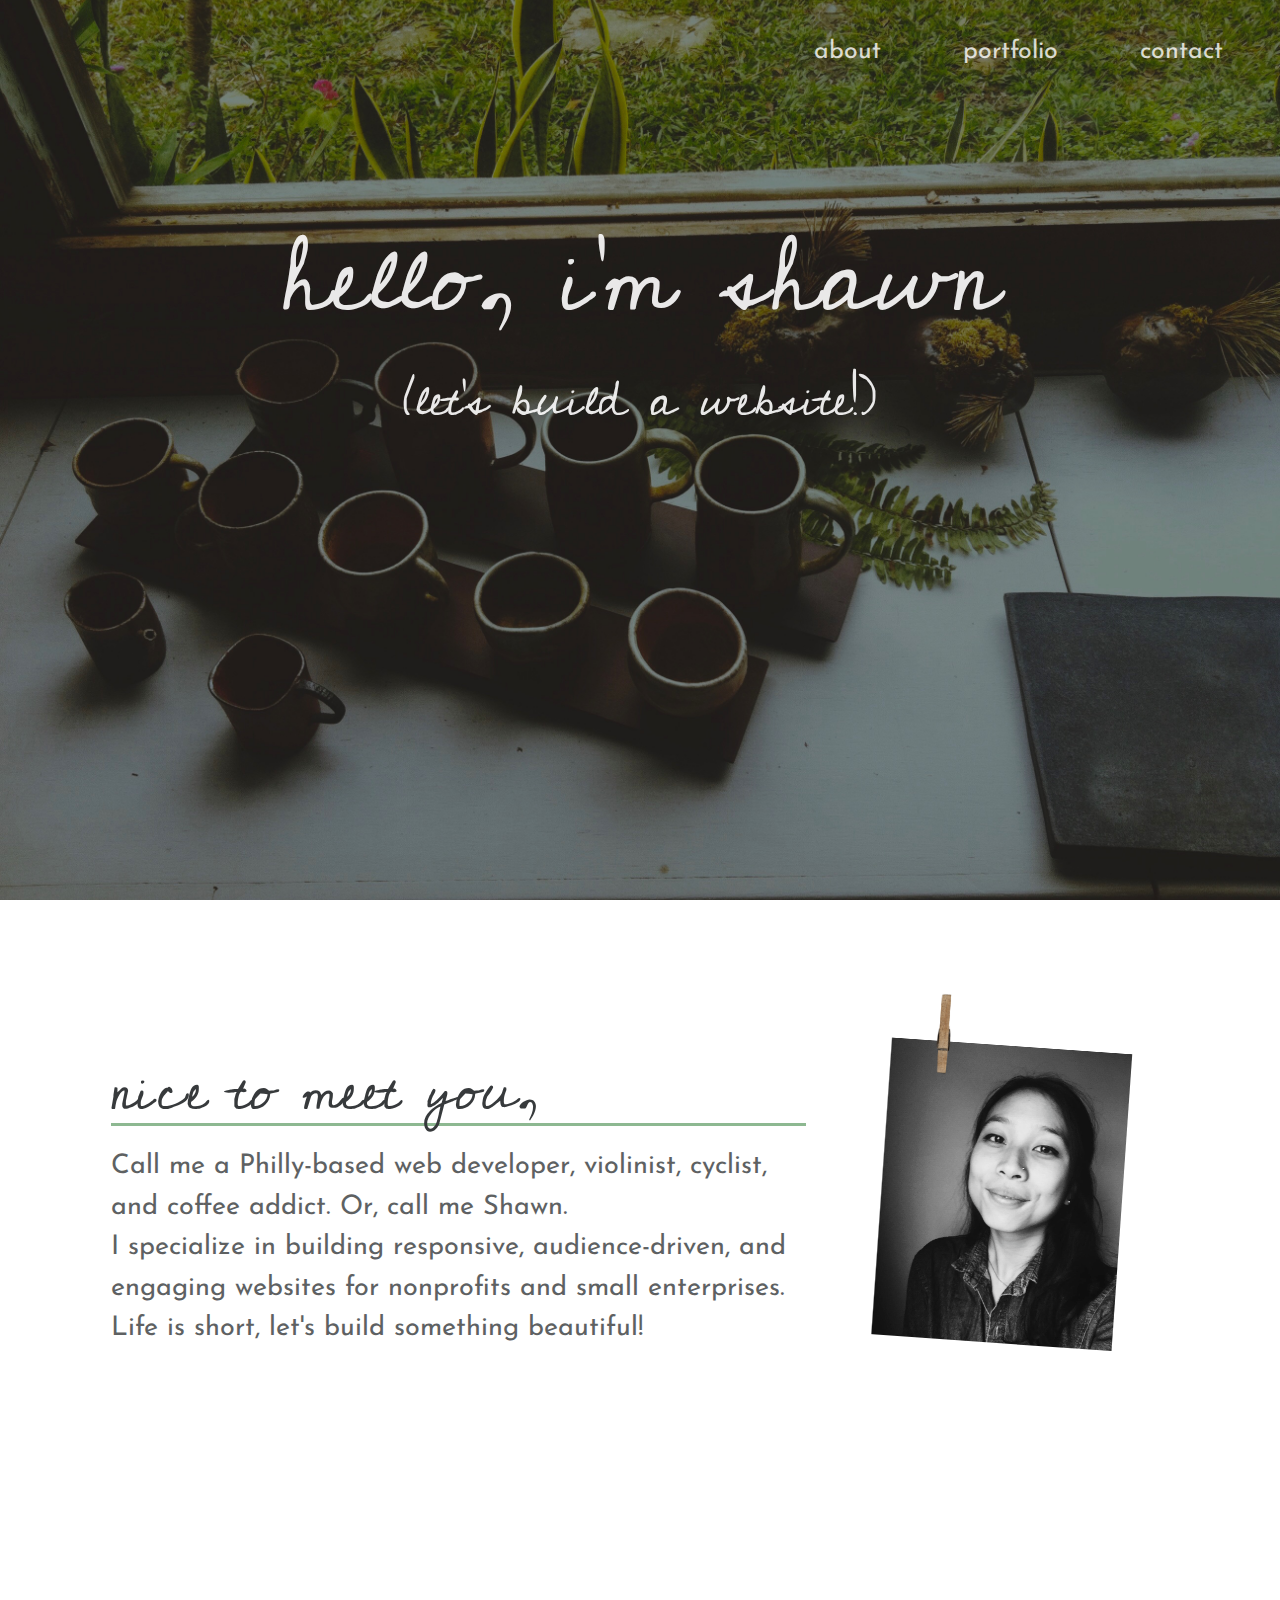
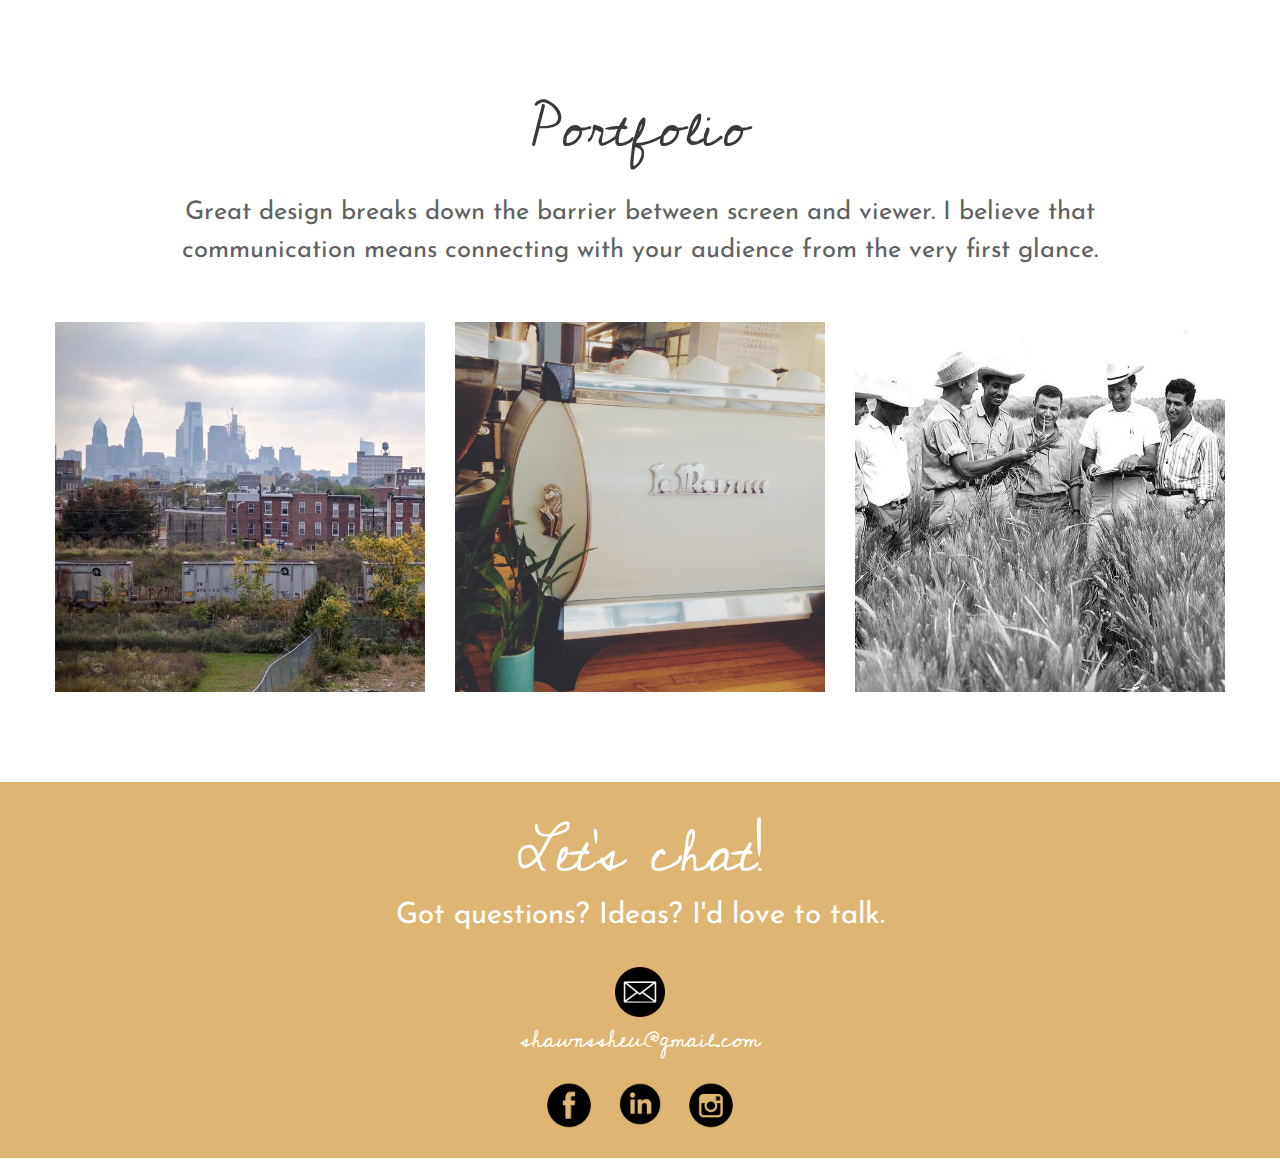
==== index.html @ 02dc6d38 "." ====
<!DOCTYPE html>
<html lang="en">
<head>
  <meta charset="UTF-8">
  <meta name="viewport" content="width=device-width, initial-scale=1.0">
  <meta http-equiv="X-UA-Compatible" content="ie=edge">
  <link rel="stylesheet" href="bootstrap.min.css">
  <link rel="stylesheet" href="styles.css">
  <title>Shawn Sheu</title>
</head>
<body>

  <nav>
    <ul>
      <li><a href="#contact">contact</a></li>
      <li><a href="#portfolio">portfolio</a></li>
      <li><a href="#about">about</a></li>
    </ul>
  </nav>
<div class="jumbotron">
  <h1>hello, i'm shawn</h1>
  <h3>(let's build a website!) </h3>
</div>

<article class="about" id="about" class="pullUp">

  <div class="col-md-8" >
    <h2>nice to meet you,</h2>
    <p id="aboutme">
    Call me a Philly-based web developer, violinist, cyclist, and coffee addict. Or, call me Shawn.<br>
  I specialize in building responsive, audience-driven, and engaging websites for nonprofits and small enterprises.
  <br>
    Life is short, let's build something beautiful!
  </p>
  </div>
  <div class="col-md-4" id="mephoto">
    <img src="images/portraitpin.png" alt="portrait">
  </div>
</article>

<article class="portfolio" id="portfolio">
  <h2>Portfolio</h2>
  <p id="intro">Great design breaks down the barrier between screen and viewer. I believe that communication means connecting with your audience from the very first glance. </p>
  <div class="col-sm-4">
    <a href="#nkcdc" ><img src="images/hero.jpg" alt="nkcdc" id="thumbnail"></a>
  </div>
  <div class="col-sm-4">
    <a href="#menagerie"><img src="images/spresso.jpg" alt="cofffee" id="thumbnail"></a>
  </div>
  <div class="col-sm-4">
    <a href="#tribute"><img src="images/tribute.jpg" alt="norman"></a>
  </div>
</article>

<footer id="contact">
  <h3 class="contactme">Let's chat!</h3>
  <div class="why">Got questions?  Ideas?  I'd love to talk.</div>

  <ul class="contactinfo">
    <li>    <img src="email.png" alt="email">
        <p>shawnssheu@gmail.com </p></li>
<li> <a href="https://facebook.com/shawn.sheu"><img src="fb.png" alt="facebook"></a> </li>
<li> <a href="https://www.linkedin.com/in/shawn-sheu-790214111"><img src="linked.png" alt="linkedin"></a> </li>
<li> <a href="https://instagram.com/shawnsheu"><img src="insta.png" alt="instagram"></a></li>

    </div>
</footer>


      <script src="https://ajax.googleapis.com/ajax/libs/jquery/1.12.4/jquery.min.js"></script>

      <script src="js/bootstrap.min.js"></script>
</body>
</html>
---- styles.css ----
@import url('https://fonts.googleapis.com/css?family=Bungee+Shade|Cedarville+Cursive');
@import url('https://fonts.googleapis.com/css?family=Josefin+Sans');

*{
  box-sizing: border-box;
}

body{
  margin: 0;
  padding: 0;
  font-family: 'Josefin Sans', sans-serif;

}

@media only screen and (min-width : 320px) {
  nav ul{
  width: 100%;
  height: auto;
  padding-right: 1em;
  text-align: center;
  margin-top: -20px;

  }

  nav li{
    list-style: none;
    margin: 1em;
    padding-top: 5%;

  }

  nav li a{
    text-decoration: none;
    color: black;
    font-size: 20px;
    opacity: .8;
    font-size: 200%;
  }

.jumbotron {
    position: relative;
    background: url("images/cups.jpg");
    background-position: center;
    width: 100%;
    background-size: cover;
    overflow: hidden;
    text-align: center;
    border-radius: 0px;
}

.jumbotron h1 {
  color: white;
  font-family: 'Cedarville Cursive', cursive;
  font-size: 75px;
}
.jumbotron h3 {
  color: white;
  font-family: 'Cedarville Cursive', cursive;
  margin-top: 5%;
  font-size: 35px;
}

.about {
  width: 100%;
}

.about h2{
  font-family: 'Cedarville Cursive', cursive;
  border-bottom: solid;
  border-color: rgba(36, 119, 44, 0.52);
  font-size: 10vw;
  width: 90%;
  margin: 0 auto;
}

.about p{
  font-size: 1.5em;
  width: 90%;
  margin: 0 auto;
}

.about img{
  display: block;
  width: 250px;
  text-align: center;
  margin: 0 auto;
  transform: rotateZ(4deg);

}
.portfolio img {
  width: 100%;
}


}

@media only screen and (min-width : 768px) {

  nav ul{
  width: 100%;
  height: 3em;
  padding-right: 1em;
  text-align: center;

  }

  nav li{
    list-style: none;
    margin-top: 2em;
    margin-right: 1em;
    display: inline-block;

  }

  nav li a{
    padding: 1em;
    text-decoration: none;
    color: white;
    font-size: 30px;
    opacity: .8;
  }

  nav li a:hover{
    text-decoration: none;
    color: black;
  }


  .jumbotron {
      position: relative;
      background: url("images/cups.jpg");
      background-position: center;
      width: 100%;
      height: 100vh;
      background-size: cover;
      overflow: hidden;
      background-attachment: fixed;
      text-align: center;
      margin-top: -44px;
      z-index: -1;
      border-radius: 0px;


  }

  .jumbotron h1 {
    color: white;
    font-family: 'Cedarville Cursive', cursive;
    font-size: 625%;
    margin-top: 15%;
  }

  .jumbotron h3 {
    color: white;
    font-family: 'Cedarville Cursive', cursive;
    font-size: 250%;
    margin-top: 5%;
    font-size: 50px; }


    .about {
      width: 95%;
      margin: 0 auto;
      height: 100vh;
      padding-top: 10%;
    }

    .about h2{
      font-family: 'Cedarville Cursive', cursive;
      font-size: 5vw;
      border-bottom: solid;
      border-color: rgba(36, 119, 44, 0.52);
      margin-top: %;


    }
    .about p{
      font-size: 25px;
      margin-top: 3%;
      margin-right: 0;
      opacity: .8;
    }

    .about img{
      height: 350px;
      text-align: left;
      transform: rotateZ(4deg);;
      margin-top: -20%;
      width: auto;

    }

    .portfolio img {
      width: 100%;
    }



   }


@media only screen and (min-width : 992px) {

  nav ul{
    display: inline-block;
  width: 100%;
  padding-right: 1em;
  }

  nav li{
    list-style: none;
    float: right;
    margin-right: 1em;
    margin-top: -.5em;

  }


  nav li a{
    padding: 1em;
    text-decoration: none;
    color: white;
    font-size: 25px;
    opacity: .8;
  }

  nav li a:hover{
    text-decoration: none;
    color: black;
  }



.jumbotron {
    position: relative;
    background: url("images/cups.jpg");
    background-position: center;
    width: 100%;
    height: 100vh;
    background-size: cover;
    overflow: hidden;
    background-attachment: fixed;
    text-align: center;
    margin-top: -52px;
    z-index: -1;
    border-radius: 0px;

}


.jumbotron h1 {
  color: white;
  font-family: 'Cedarville Cursive', cursive;
  font-size: 650%;
  opacity: .9;
  margin-top: 13%;
}

.jumbotron h3 {
  color: white;
  font-family: 'Cedarville Cursive', cursive;
  font-size: 250%;
  margin-top: 3%;
  font-size: 50px;
  opacity: .9;
}

.about {
  width: 85%;
  margin: 0 auto;
  height: 85vh;
  padding-top: 10%;
}

.about h2{
  font-family: 'Cedarville Cursive', cursive;
  font-size: 4.5vw;
  border-bottom: solid;
  border-color: rgba(36, 119, 44, 0.52);
  margin-top: %;
  width: 100%;


}

.about p{
  font-size: 27px;
  margin-top: 3%;
  margin-right: 0;
  opacity: .8;
  width: 100%;
}

.about img{
  height: 350px;
  width: auto;
  text-align: left;
  transform: rotateZ(4deg);;
  margin-top: -20%;
}

.portfolio {
  margin: 0 40px;
  height: 100%;
  display: inline-block;
}

.portfolio img {
  width: 100%;
}

.portfolio h2{
  font-family: 'Cedarville Cursive', cursive;
  font-size: 4.5vw;
  text-align: center;
}

.portfolio p{
  font-size: 2vw;
  opacity: .8;
  width: 85%;
  text-align: center;
  margin: 0 auto;
  padding-top: 1em;
  padding-bottom: 2em;
}

#contact{
margin-top: 90px;
padding-top: 40px;
background-color: rgba(215, 163, 80, 0.8);
color: white;

}

.contactme{
  font-family: 'Cedarville Cursive', cursive;
  text-align: center;
  font-size: 4.5vw;

}

.why{
  text-align: center;
  font-size: 2.3vw;
  line-height: 1.5em;
}


.contactinfo {
text-align: center;
font-family: 'Cedarville Cursive', cursive;
font-size: 150%;
padding: 1em;
list-style: none;

}

.contactinfo li {
  display: inline;

}

.contactinfo img{
  width: 60px;
  padding: 5px;
}

}
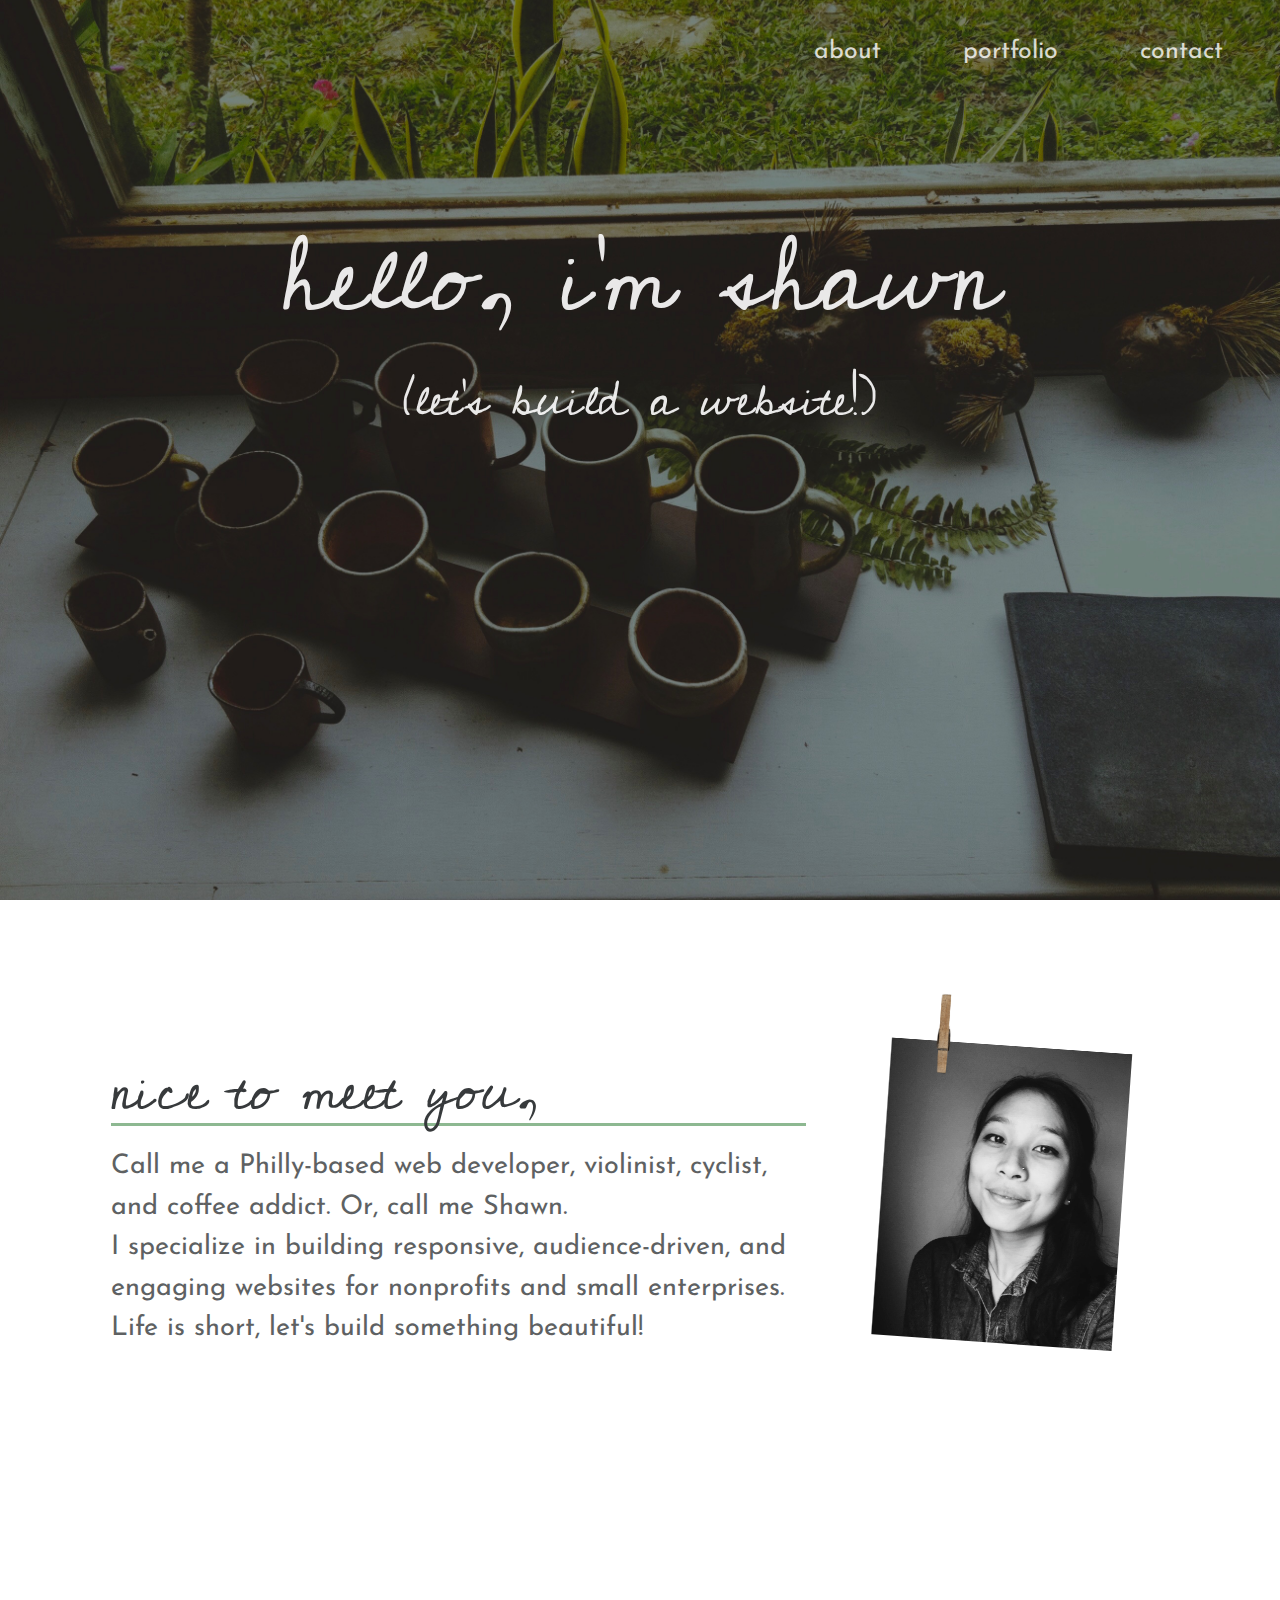
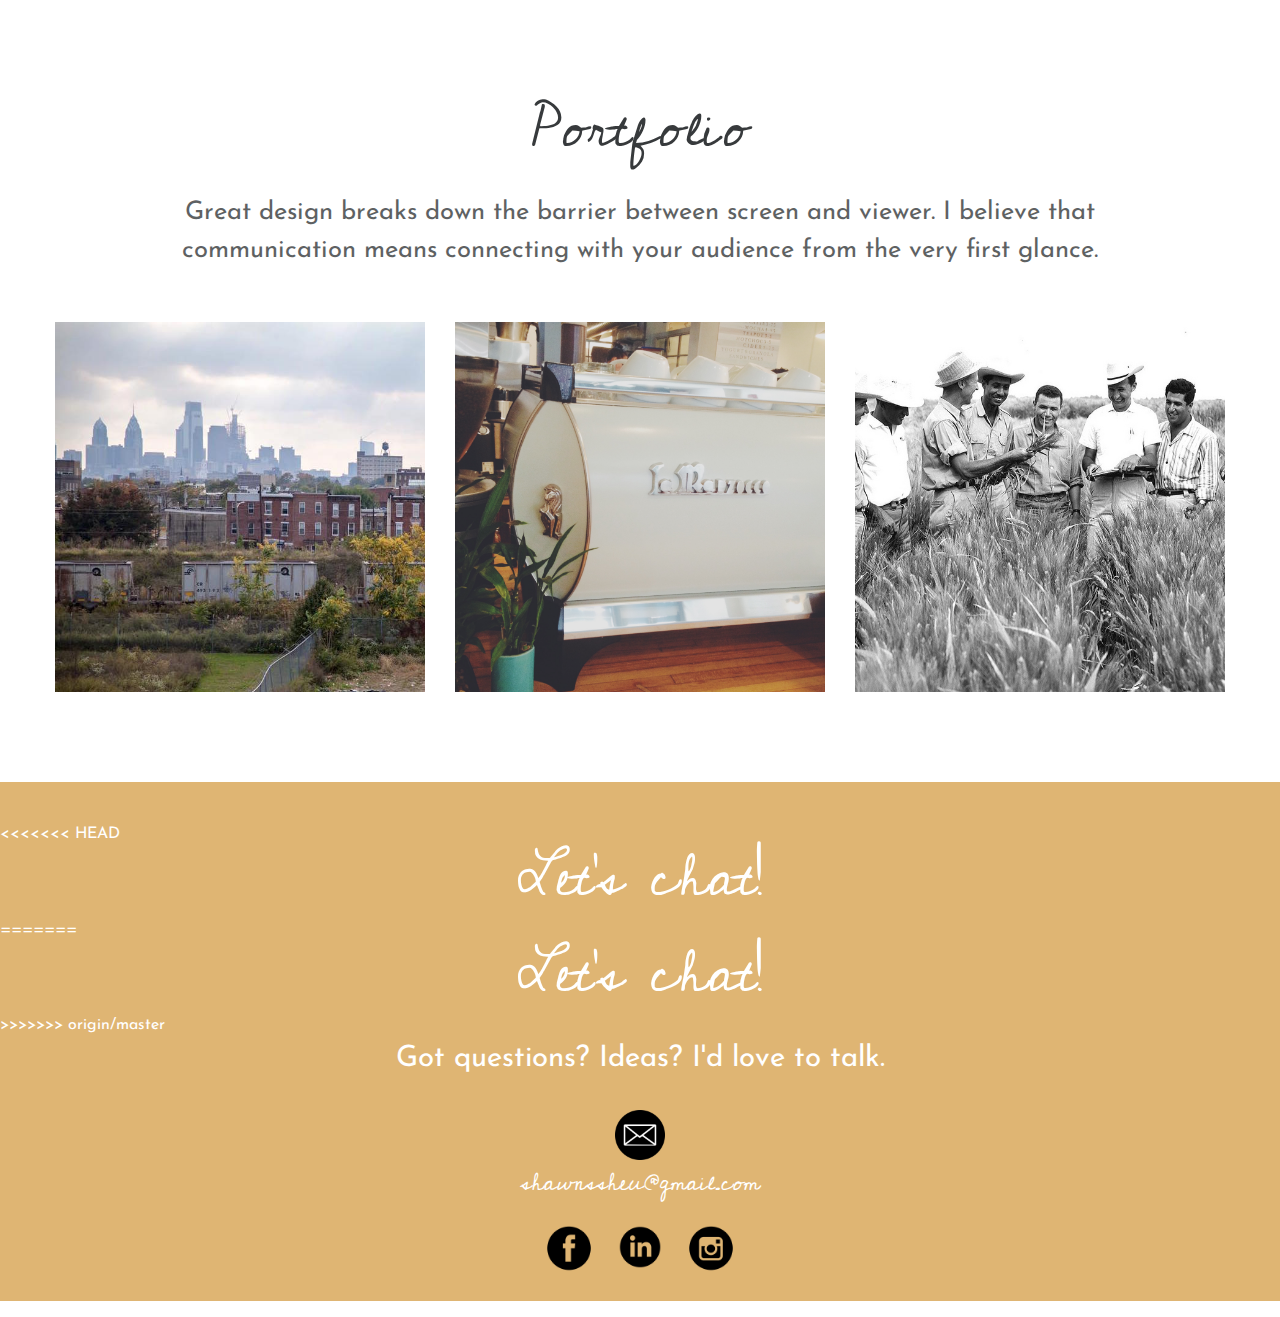
==== commit 04822dc9: "." ====
--- a/index.html
+++ b/index.html
@@ -53,7 +53,11 @@
 </article>
 
 <footer id="contact">
+<<<<<<< HEAD
   <h3 class="contactme">Let's chat!</h3>
+=======
+  <h2 class="contactme">Let's chat!</h2>
+>>>>>>> origin/master
   <div class="why">Got questions?  Ideas?  I'd love to talk.</div>
 
   <ul class="contactinfo">
@@ -72,3 +76,4 @@
       <script src="js/bootstrap.min.js"></script>
 </body>
 </html>
+
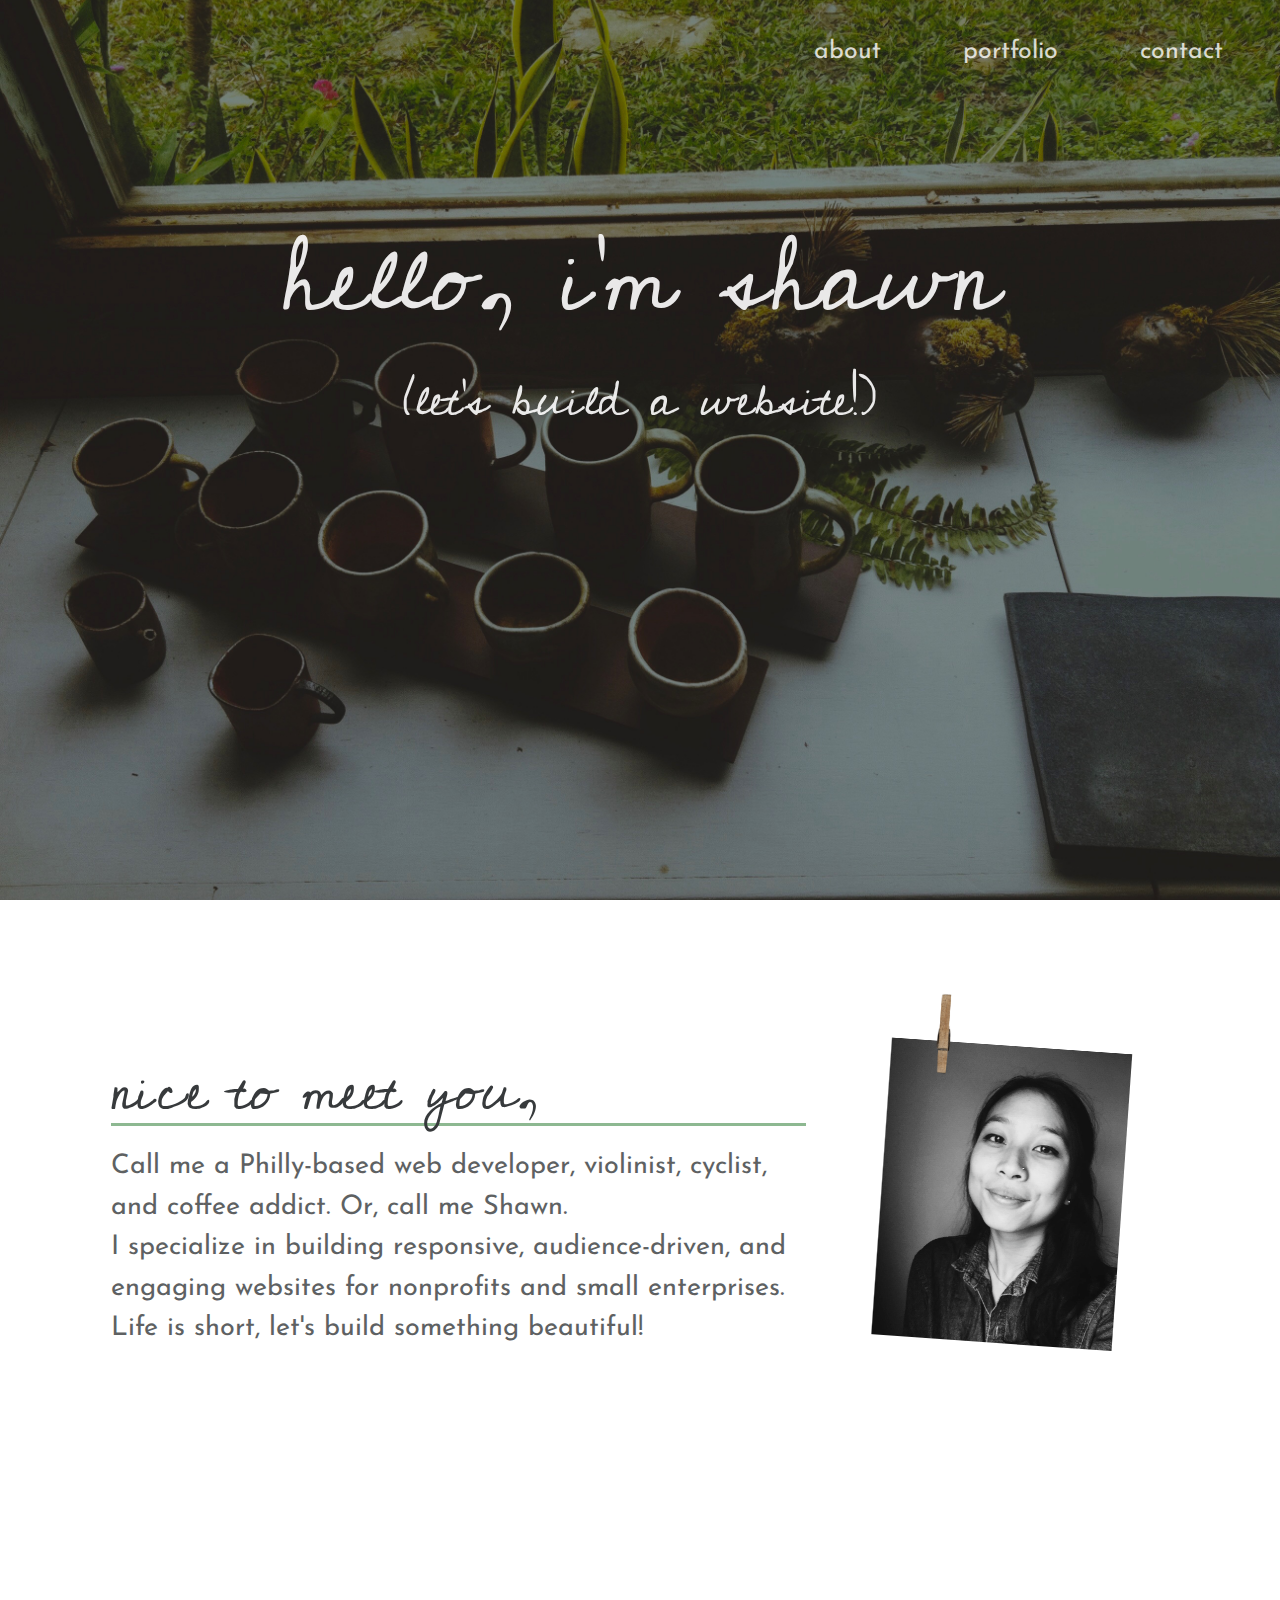
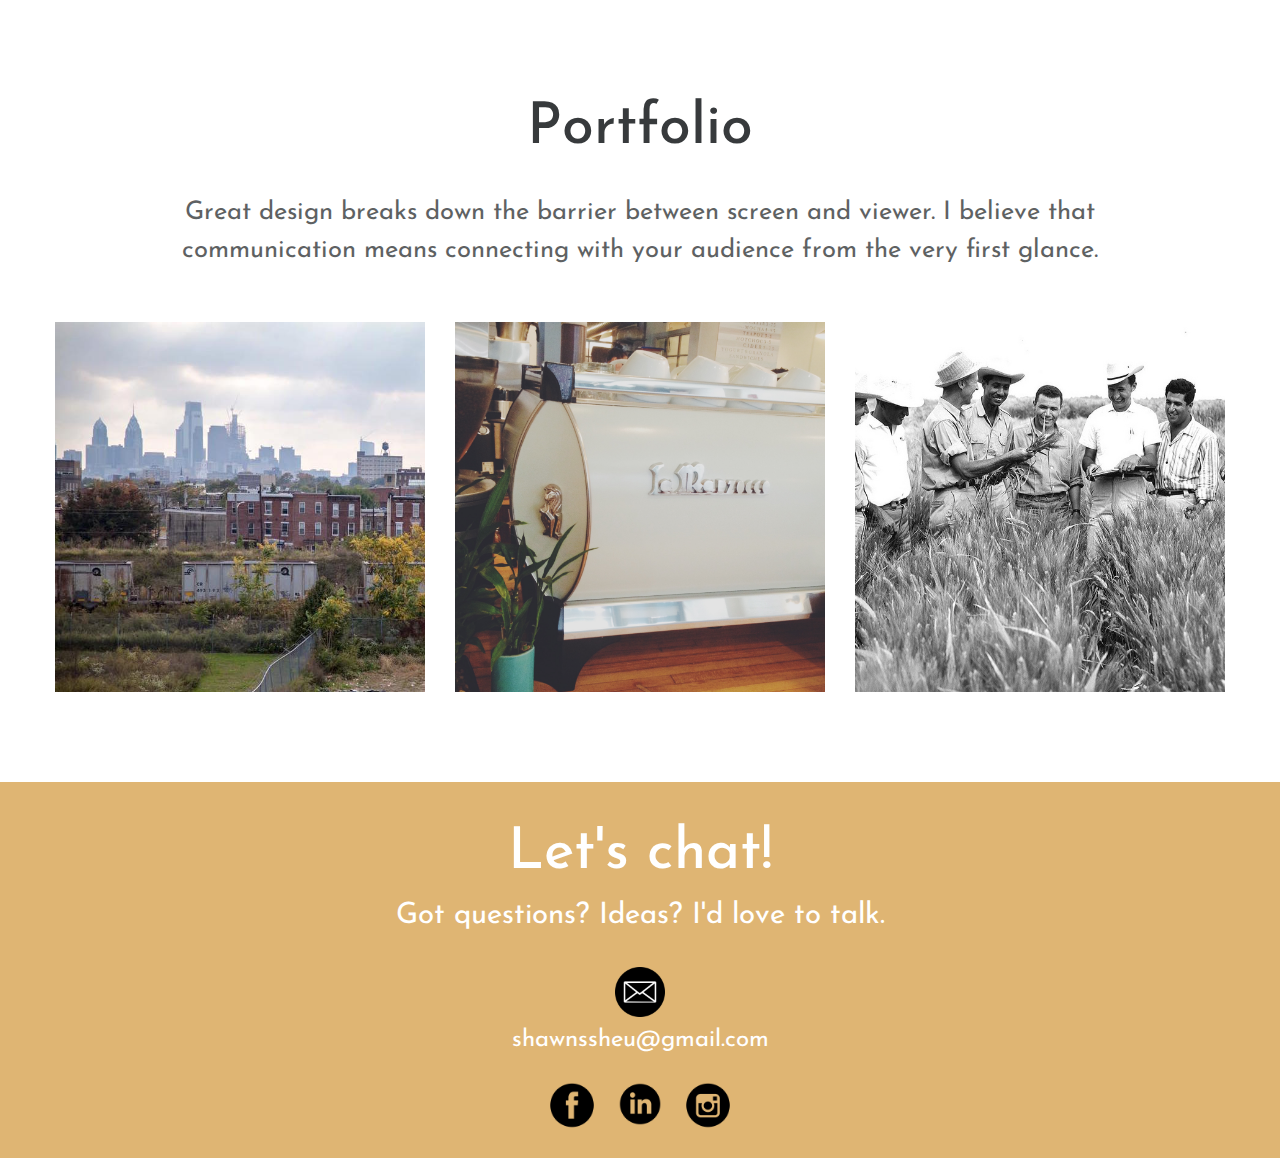
==== commit 3c2f5d29: "." ====
--- a/index.html
+++ b/index.html
@@ -53,11 +53,7 @@
 </article>
 
 <footer id="contact">
-<<<<<<< HEAD
-  <h3 class="contactme">Let's chat!</h3>
-=======
   <h2 class="contactme">Let's chat!</h2>
->>>>>>> origin/master
   <div class="why">Got questions?  Ideas?  I'd love to talk.</div>
 
   <ul class="contactinfo">
@@ -76,4 +72,3 @@
       <script src="js/bootstrap.min.js"></script>
 </body>
 </html>
-
--- a/styles.css
+++ b/styles.css
@@ -273,14 +273,11 @@
 }
 
 .about h2{
-  font-family: 'Cedarville Cursive', cursive;
   font-size: 4.5vw;
   border-bottom: solid;
   border-color: rgba(36, 119, 44, 0.52);
   margin-top: %;
   width: 100%;
-
-
 }
 
 .about p{
@@ -310,7 +307,6 @@
 }
 
 .portfolio h2{
-  font-family: 'Cedarville Cursive', cursive;
   font-size: 4.5vw;
   text-align: center;
 }
@@ -334,7 +330,6 @@
 }
 
 .contactme{
-  font-family: 'Cedarville Cursive', cursive;
   text-align: center;
   font-size: 4.5vw;
 
@@ -349,7 +344,6 @@
 
 .contactinfo {
 text-align: center;
-font-family: 'Cedarville Cursive', cursive;
 font-size: 150%;
 padding: 1em;
 list-style: none;
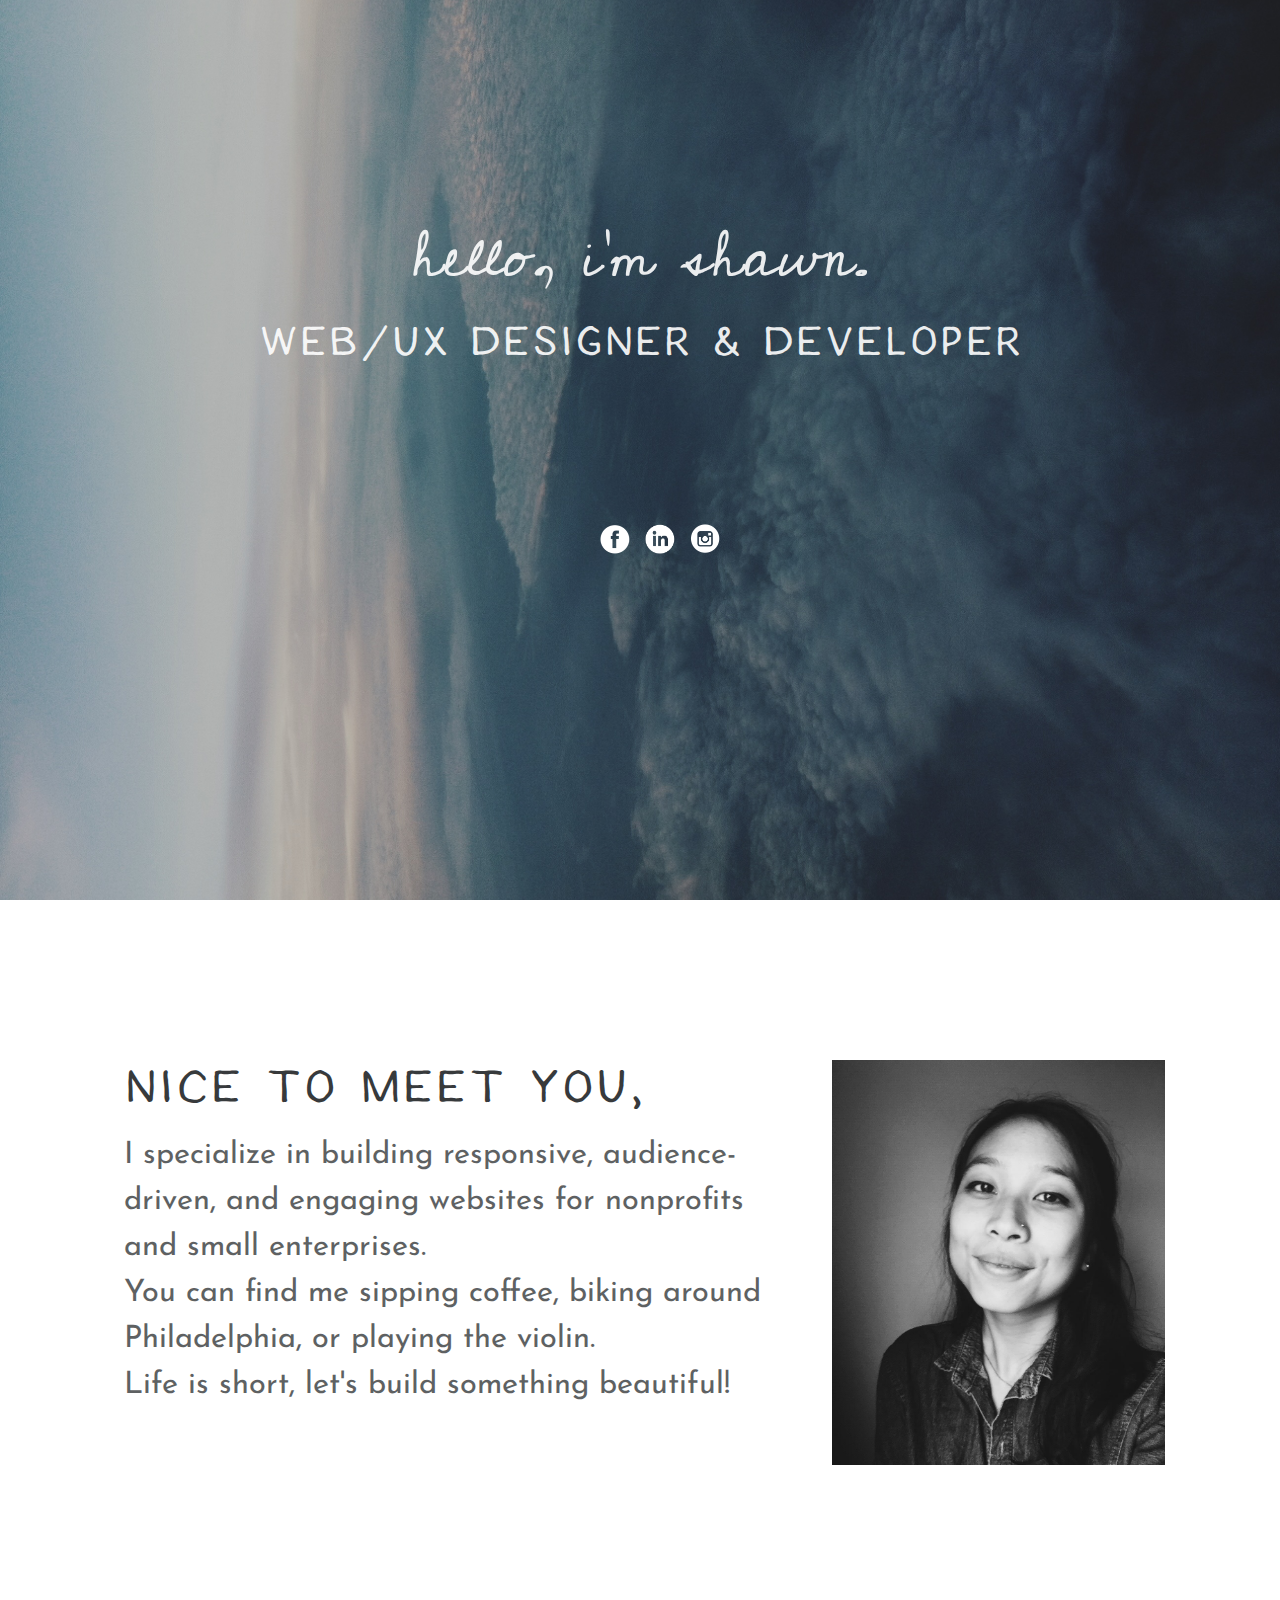
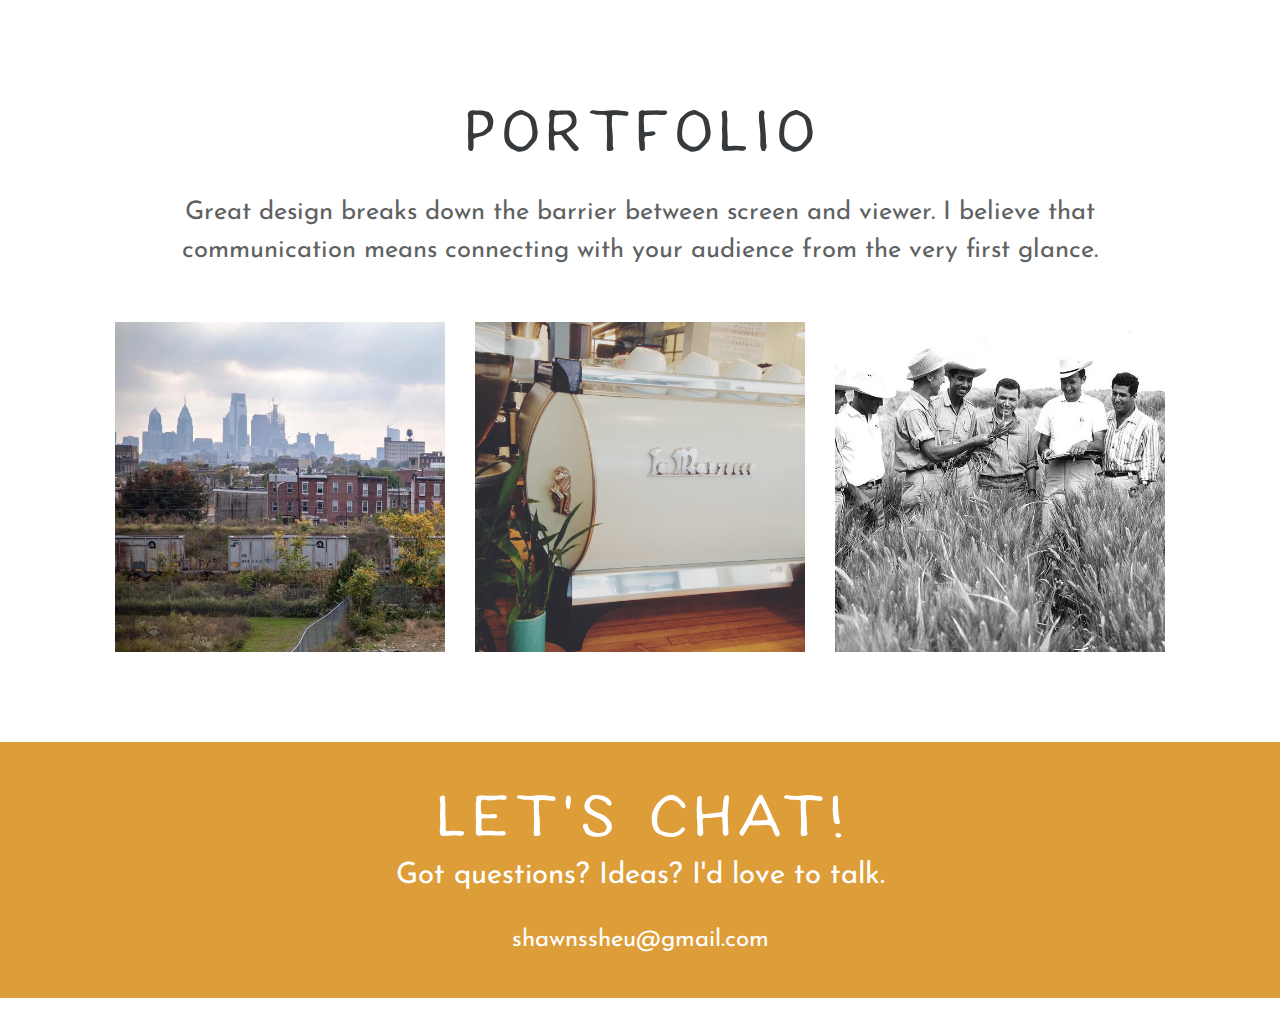
==== commit 1103b975: "new" ====
--- a/index.html
+++ b/index.html
@@ -6,7 +6,7 @@
   <meta http-equiv="X-UA-Compatible" content="ie=edge">
   <link rel="stylesheet" href="bootstrap.min.css">
   <link rel="stylesheet" href="styles.css">
-  <title>Shawn Sheu</title>
+  <title>SHAWNSHEU</title>
 </head>
 <body>
 
@@ -18,8 +18,13 @@
     </ul>
   </nav>
 <div class="jumbotron">
-  <h1>hello, i'm shawn</h1>
-  <h3>(let's build a website!) </h3>
+  <h1> hello, i'm shawn. </h1>
+  <h3>web/ux designer & developer</h3>
+  <ul>
+  <li> <a href="https://facebook.com/shawn.sheu"><img src="fb.png" alt="facebook"></a> </li>
+  <li> <a href="https://www.linkedin.com/in/shawn-sheu-790214111"><img src="linked.png" alt="linkedin"></a> </li>
+  <li> <a href="https://instagram.com/shawnsheu"><img src="insta.png" alt="instagram"></a></li>
+</ul>
 </div>
 
 <article class="about" id="about" class="pullUp">
@@ -27,14 +32,17 @@
   <div class="col-md-8" >
     <h2>nice to meet you,</h2>
     <p id="aboutme">
-    Call me a Philly-based web developer, violinist, cyclist, and coffee addict. Or, call me Shawn.<br>
+
   I specialize in building responsive, audience-driven, and engaging websites for nonprofits and small enterprises.
   <br>
+  You can find me sipping coffee, biking around Philadelphia, or playing the violin.
+
+    <br>
     Life is short, let's build something beautiful!
   </p>
   </div>
   <div class="col-md-4" id="mephoto">
-    <img src="images/portraitpin.png" alt="portrait">
+    <img src="images/portrait.jpg" alt="portrait">
   </div>
 </article>
 
@@ -57,13 +65,12 @@
   <div class="why">Got questions?  Ideas?  I'd love to talk.</div>
 
   <ul class="contactinfo">
-    <li>    <img src="email.png" alt="email">
         <p>shawnssheu@gmail.com </p></li>
-<li> <a href="https://facebook.com/shawn.sheu"><img src="fb.png" alt="facebook"></a> </li>
+<!--<li> <a href="https://facebook.com/shawn.sheu"><img src="fb.png" alt="facebook"></a> </li>
 <li> <a href="https://www.linkedin.com/in/shawn-sheu-790214111"><img src="linked.png" alt="linkedin"></a> </li>
 <li> <a href="https://instagram.com/shawnsheu"><img src="insta.png" alt="instagram"></a></li>
-
-    </div>
+-->
+    </ul>
 </footer>
 
 
--- a/styles.css
+++ b/styles.css
@@ -1,6 +1,10 @@
 @import url('https://fonts.googleapis.com/css?family=Bungee+Shade|Cedarville+Cursive');
 @import url('https://fonts.googleapis.com/css?family=Josefin+Sans');
-
+@font-face {
+    font-family: Aldi;
+    src: url(Aldi/Aldi-Regular.otf);
+    
+}
 *{
   box-sizing: border-box;
 }
@@ -221,7 +225,7 @@
     text-decoration: none;
     color: white;
     font-size: 25px;
-    opacity: .8;
+    opacity: .0;
   }
 
   nav li a:hover{
@@ -233,7 +237,7 @@
 
 .jumbotron {
     position: relative;
-    background: url("images/cups.jpg");
+    background: url("images/sky.jpg");
     background-position: center;
     width: 100%;
     height: 100vh;
@@ -248,40 +252,57 @@
 }
 
 
+.jumbotron h3 {
+  color: white;
+  font-family: Aldi;
+  font-size: 250%;
+  opacity: .9;
+  margin-top: 2%;
+}
+
+
 .jumbotron h1 {
+
   color: white;
   font-family: 'Cedarville Cursive', cursive;
-  font-size: 650%;
+  margin-top: 13%;
+  font-size: 400%;
   opacity: .9;
-  margin-top: 13%;
-}
-
-.jumbotron h3 {
-  color: white;
-  font-family: 'Cedarville Cursive', cursive;
-  font-size: 250%;
-  margin-top: 3%;
-  font-size: 50px;
-  opacity: .9;
-}
+}
+
+
+
+
+.jumbotron li {
+  list-style: none;
+  display: inline;
+}
+.jumbotron img {
+    width: 40px;
+    padding: 5px;
+    margin-top: 150px;
+  }
+
 
 .about {
-  width: 85%;
+  width: 83%;
   margin: 0 auto;
   height: 85vh;
   padding-top: 10%;
 }
 
 .about h2{
-  font-size: 4.5vw;
+  font-size: 3.5vw;
   border-bottom: solid;
-  border-color: rgba(36, 119, 44, 0.52);
+  border-color: rgba(36, 119, 44, 0);
   margin-top: %;
   width: 100%;
+  font-family: Aldi;
+
 }
 
 .about p{
-  font-size: 27px;
+  font-size: 2.4vw;
   margin-top: 3%;
   margin-right: 0;
   opacity: .8;
@@ -289,29 +310,37 @@
 }
 
 .about img{
-  height: 350px;
+  height: 45vh;
   width: auto;
   text-align: left;
-  transform: rotateZ(4deg);;
-  margin-top: -20%;
+  transform: rotateZ(0deg);;
+  margin-top: 0vh;
 }
 
 .portfolio {
-  margin: 0 40px;
+  margin: 0 50px;
   height: 100%;
   display: inline-block;
+  padding: 0 50px;
 }
 
 .portfolio img {
   width: 100%;
+}
+
+.portfolio img:hover {
+  opacity: .7;
 }
 
 .portfolio h2{
   font-size: 4.5vw;
   text-align: center;
+  font-family: Aldi;
+
 }
 
 .portfolio p{
+
   font-size: 2vw;
   opacity: .8;
   width: 85%;
@@ -324,7 +353,7 @@
 #contact{
 margin-top: 90px;
 padding-top: 40px;
-background-color: rgba(215, 163, 80, 0.8);
+background-color: rgba(212, 133, 8, 0.8);
 color: white;
 
 }
@@ -332,6 +361,7 @@
 .contactme{
   text-align: center;
   font-size: 4.5vw;
+  font-family: Aldi;
 
 }
 
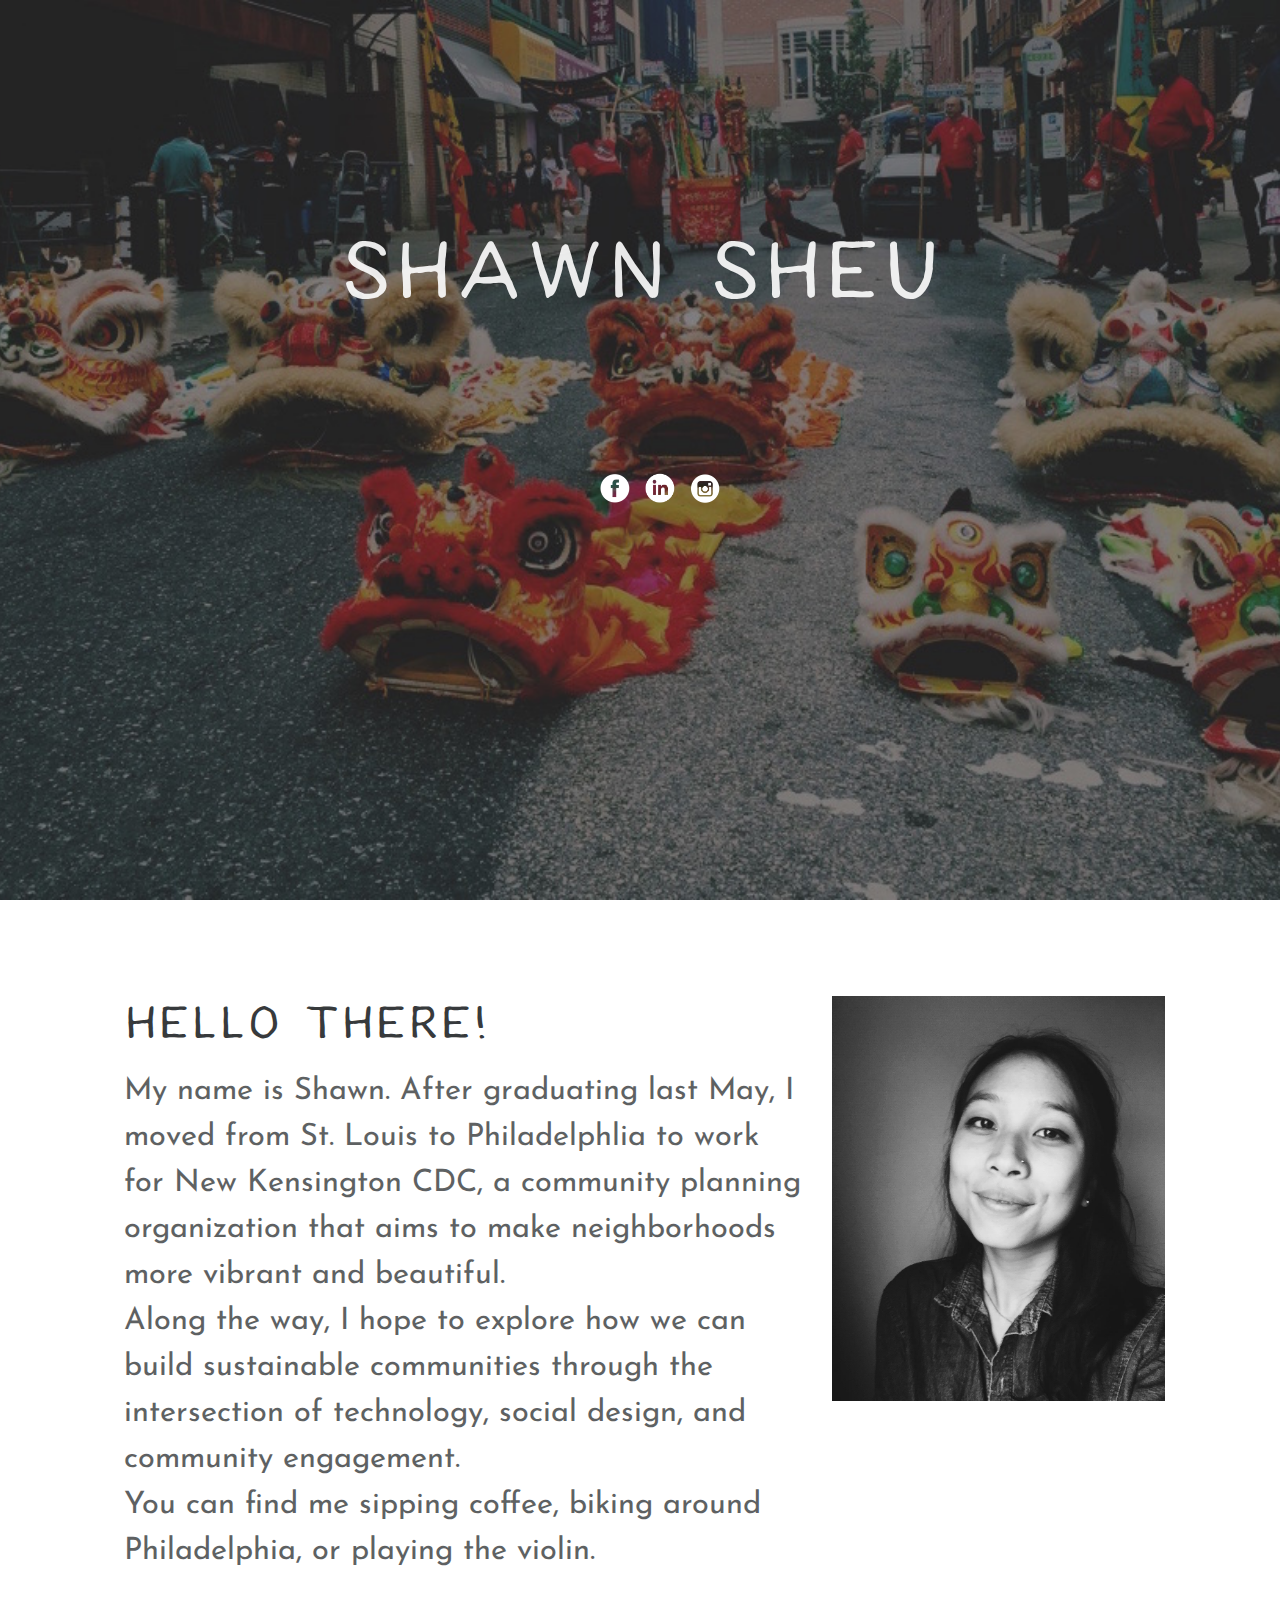
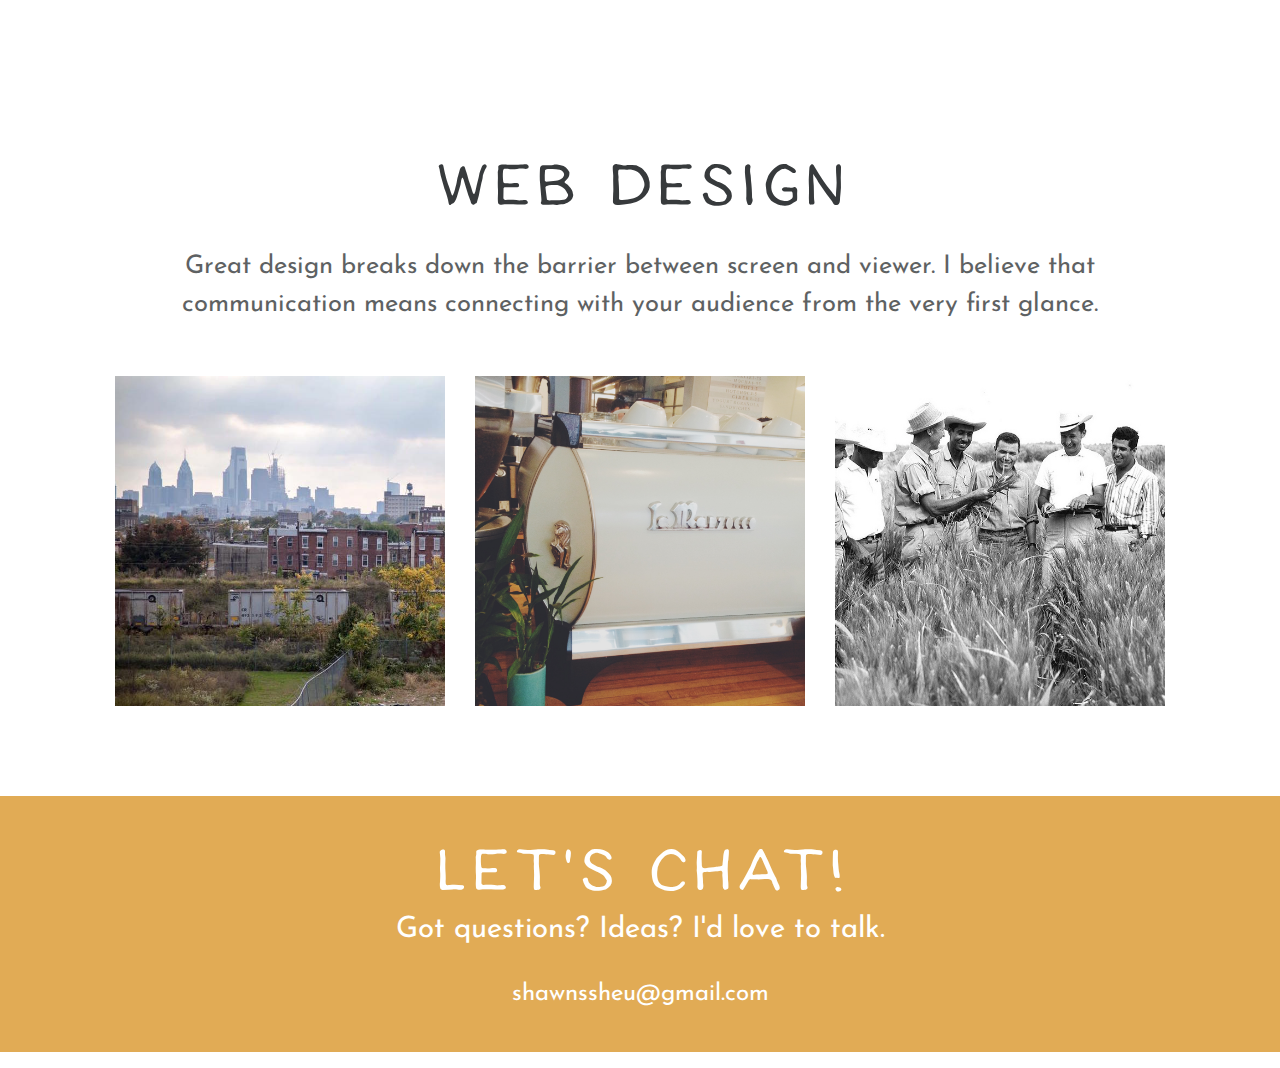
==== commit f9a7937a: "chchanges" ====
--- a/index.html
+++ b/index.html
@@ -18,8 +18,8 @@
     </ul>
   </nav>
 <div class="jumbotron">
-  <h1> hello, i'm shawn. </h1>
-  <h3>web/ux designer & developer</h3>
+  <h1> </h1>
+  <h3>shawn sheu</h3>
   <ul>
   <li> <a href="https://facebook.com/shawn.sheu"><img src="fb.png" alt="facebook"></a> </li>
   <li> <a href="https://www.linkedin.com/in/shawn-sheu-790214111"><img src="linked.png" alt="linkedin"></a> </li>
@@ -30,16 +30,16 @@
 <article class="about" id="about" class="pullUp">
 
   <div class="col-md-8" >
-    <h2>nice to meet you,</h2>
+    <h2>hello there!</h2>
     <p id="aboutme">
 
-  I specialize in building responsive, audience-driven, and engaging websites for nonprofits and small enterprises.
+  My name is Shawn.  After graduating last May, I moved from St. Louis to Philadelphlia
+to work for New Kensington CDC, a community planning organization that aims to make neighborhoods more vibrant and beautiful.
+  <br>
+  Along the way, I hope to explore how we can build sustainable communities through the intersection of technology, social design, and
+  community engagement.
   <br>
   You can find me sipping coffee, biking around Philadelphia, or playing the violin.
-
-    <br>
-    Life is short, let's build something beautiful!
-  </p>
   </div>
   <div class="col-md-4" id="mephoto">
     <img src="images/portrait.jpg" alt="portrait">
@@ -47,7 +47,7 @@
 </article>
 
 <article class="portfolio" id="portfolio">
-  <h2>Portfolio</h2>
+  <h2>Web Design</h2>
   <p id="intro">Great design breaks down the barrier between screen and viewer. I believe that communication means connecting with your audience from the very first glance. </p>
   <div class="col-sm-4">
     <a href="#nkcdc" ><img src="images/hero.jpg" alt="nkcdc" id="thumbnail"></a>
--- a/styles.css
+++ b/styles.css
@@ -3,7 +3,7 @@
 @font-face {
     font-family: Aldi;
     src: url(Aldi/Aldi-Regular.otf);
-    
+
 }
 *{
   box-sizing: border-box;
@@ -237,7 +237,7 @@
 
 .jumbotron {
     position: relative;
-    background: url("images/sky.jpg");
+    background: url("images/dragon.jpg");
     background-position: center;
     width: 100%;
     height: 100vh;
@@ -255,7 +255,7 @@
 .jumbotron h3 {
   color: white;
   font-family: Aldi;
-  font-size: 250%;
+  font-size: 500%;
   opacity: .9;
   margin-top: 2%;
 }
@@ -266,7 +266,7 @@
   color: white;
   font-family: 'Cedarville Cursive', cursive;
   margin-top: 13%;
-  font-size: 400%;
+  font-size: 500%;
   opacity: .9;
 }
 
@@ -288,7 +288,7 @@
   width: 83%;
   margin: 0 auto;
   height: 85vh;
-  padding-top: 10%;
+  padding-top: 5%;
 }
 
 .about h2{
@@ -336,6 +336,7 @@
   font-size: 4.5vw;
   text-align: center;
   font-family: Aldi;
+  margin-top: 5%;
 
 }
 
@@ -353,7 +354,7 @@
 #contact{
 margin-top: 90px;
 padding-top: 40px;
-background-color: rgba(212, 133, 8, 0.8);
+background-color: rgba(212, 133, 8, 0.69);
 color: white;
 
 }
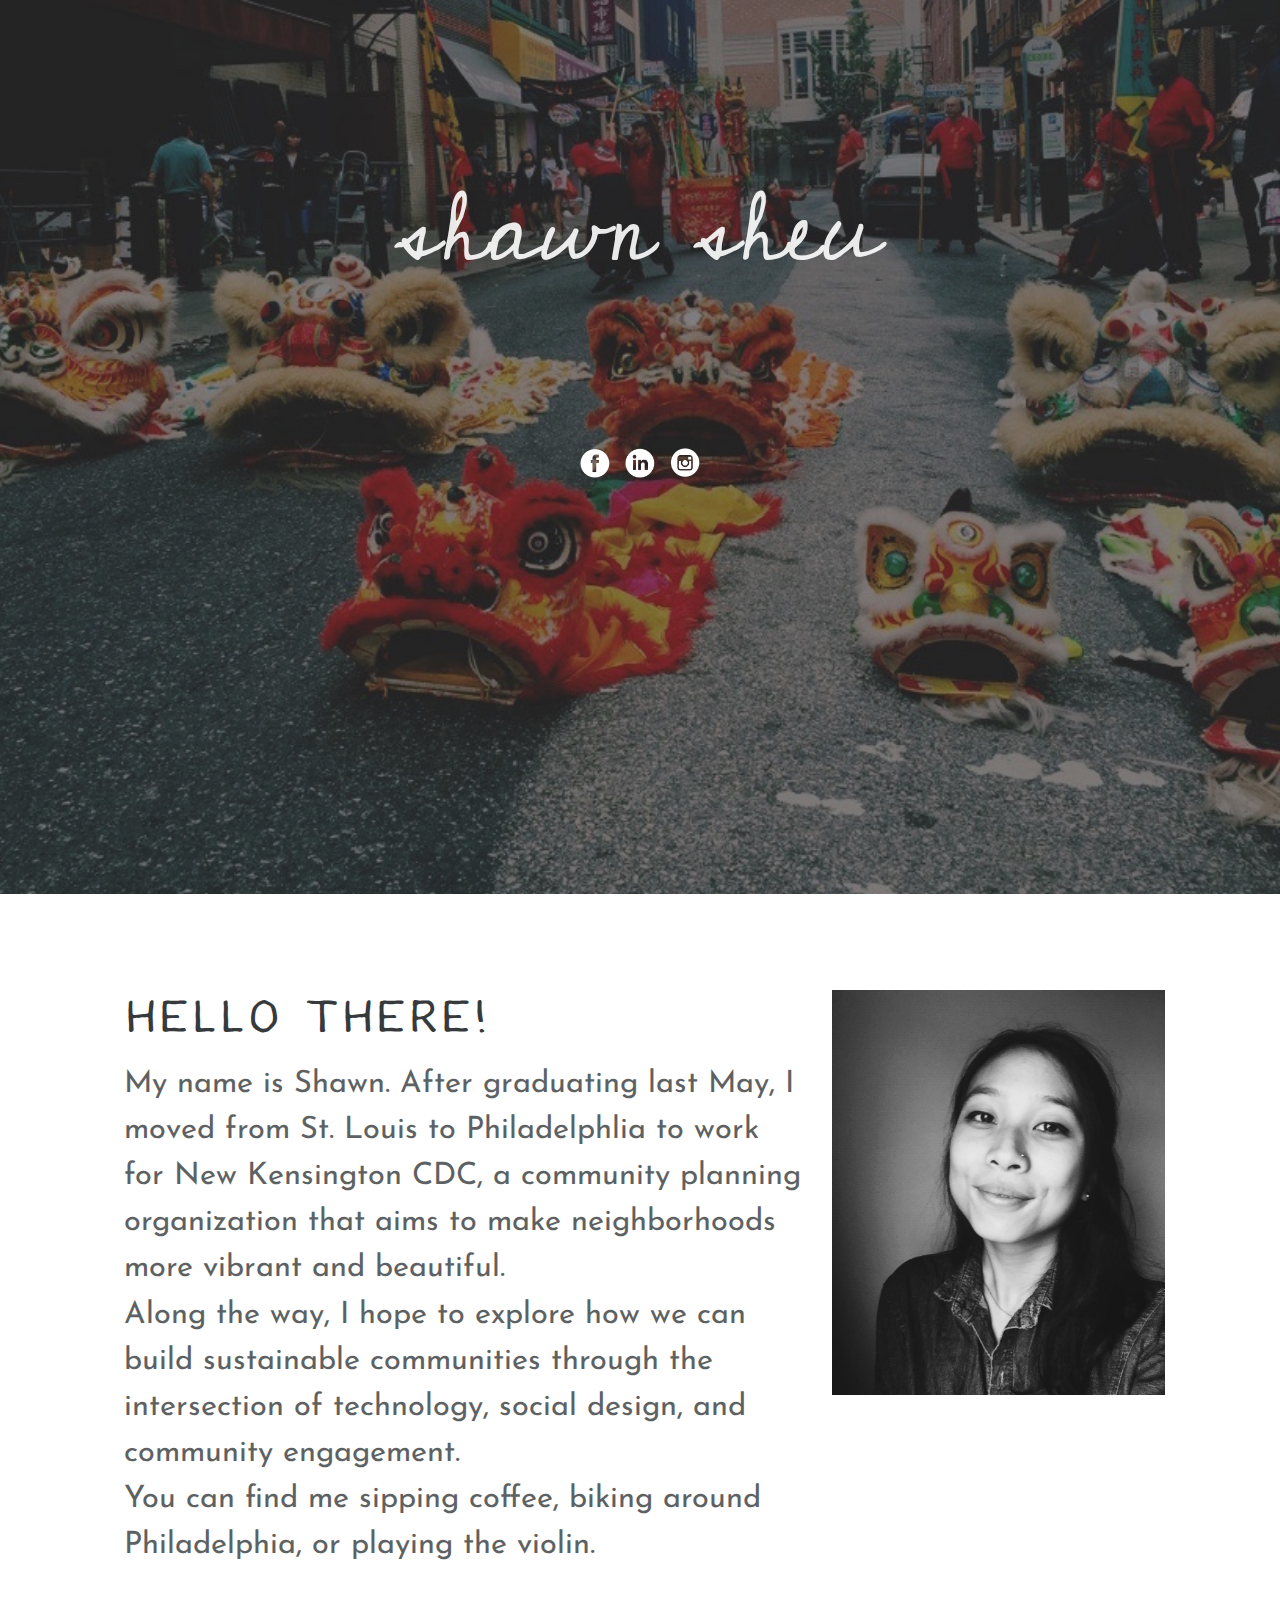
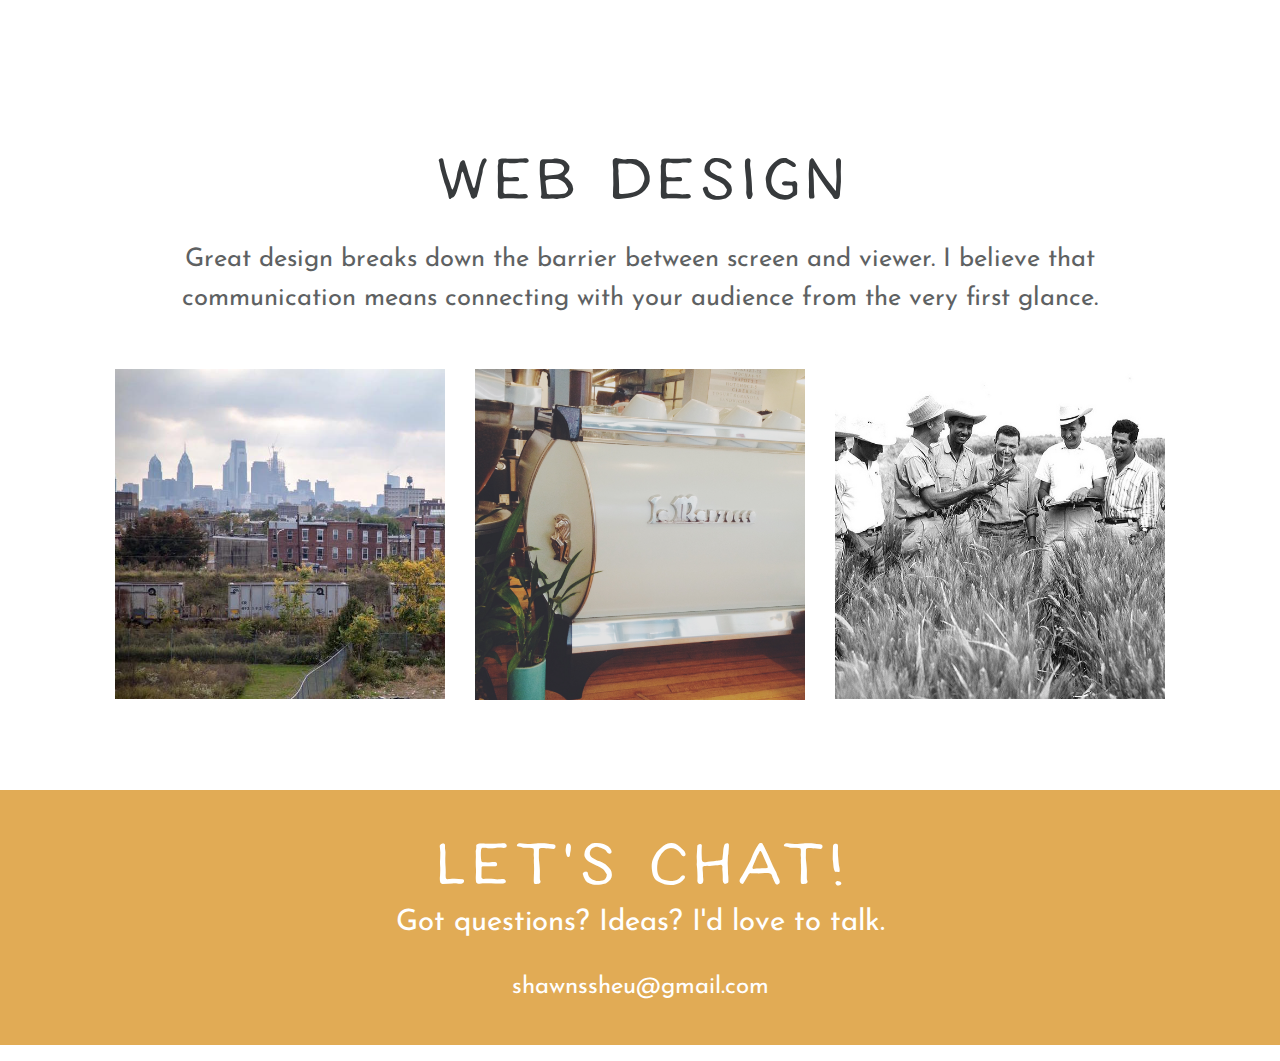
==== commit ebdf9b4d: "changes" ====
--- a/index.html
+++ b/index.html
@@ -18,9 +18,8 @@
     </ul>
   </nav>
 <div class="jumbotron">
-  <h1> </h1>
   <h3>shawn sheu</h3>
-  <ul>
+  <ul class="tags">
   <li> <a href="https://facebook.com/shawn.sheu"><img src="fb.png" alt="facebook"></a> </li>
   <li> <a href="https://www.linkedin.com/in/shawn-sheu-790214111"><img src="linked.png" alt="linkedin"></a> </li>
   <li> <a href="https://instagram.com/shawnsheu"><img src="insta.png" alt="instagram"></a></li>
--- a/styles.css
+++ b/styles.css
@@ -15,7 +15,7 @@
   font-family: 'Josefin Sans', sans-serif;
 
 }
-
+/*
 @media only screen and (min-width : 320px) {
   nav ul{
   width: 100%;
@@ -43,7 +43,7 @@
 
 .jumbotron {
     position: relative;
-    background: url("images/cups.jpg");
+    background: url("images/dragon.jpg");
     background-position: center;
     width: 100%;
     background-size: cover;
@@ -132,7 +132,7 @@
 
   .jumbotron {
       position: relative;
-      background: url("images/cups.jpg");
+      background: url("images/dragon.jpg");
       background-position: center;
       width: 100%;
       height: 100vh;
@@ -201,38 +201,14 @@
 
 
    }
-
-
+*/
+/*
 @media only screen and (min-width : 992px) {
-
-  nav ul{
-    display: inline-block;
-  width: 100%;
-  padding-right: 1em;
-  }
-
-  nav li{
-    list-style: none;
-    float: right;
-    margin-right: 1em;
-    margin-top: -.5em;
-
-  }
-
-
-  nav li a{
-    padding: 1em;
-    text-decoration: none;
-    color: white;
-    font-size: 25px;
-    opacity: .0;
-  }
-
-  nav li a:hover{
-    text-decoration: none;
-    color: black;
-  }
-
+body{
+  margin: 0;
+  padding: 0;
+}
+*/
 
 
 .jumbotron {
@@ -254,22 +230,11 @@
 
 .jumbotron h3 {
   color: white;
-  font-family: Aldi;
-  font-size: 500%;
+  font-family: 'Cedarville Cursive', cursive;
+  font-size: 600%;
   opacity: .9;
-  margin-top: 2%;
-}
-
-
-.jumbotron h1 {
-
-  color: white;
-  font-family: 'Cedarville Cursive', cursive;
-  margin-top: 13%;
-  font-size: 500%;
-  opacity: .9;
-}
-
+  margin-top: 10%;
+}
 
 
 
@@ -282,6 +247,38 @@
     padding: 5px;
     margin-top: 150px;
   }
+
+    nav ul{
+      display: inline-block;
+    width: 100%;
+    padding: 0;
+    margin: 0;
+    }
+
+    nav li{
+      list-style: none;
+      float: right;
+    padding: 0;
+    }
+
+    nav li a{
+      text-decoration: none;
+      color: white;
+      font-size: 25px;
+      opacity: .0;
+    }
+
+    nav li a:hover{
+      text-decoration: none;
+      color: black;
+    }
+
+.tags{
+  display: inline-block;
+  width: 100%;
+  padding: 0;
+  margin: 0;
+}
 
 
 .about {
@@ -381,14 +378,5 @@
 
 }
 
-.contactinfo li {
-  display: inline;
-
-}
-
-.contactinfo img{
-  width: 60px;
-  padding: 5px;
-}
-
-}
+
+}
